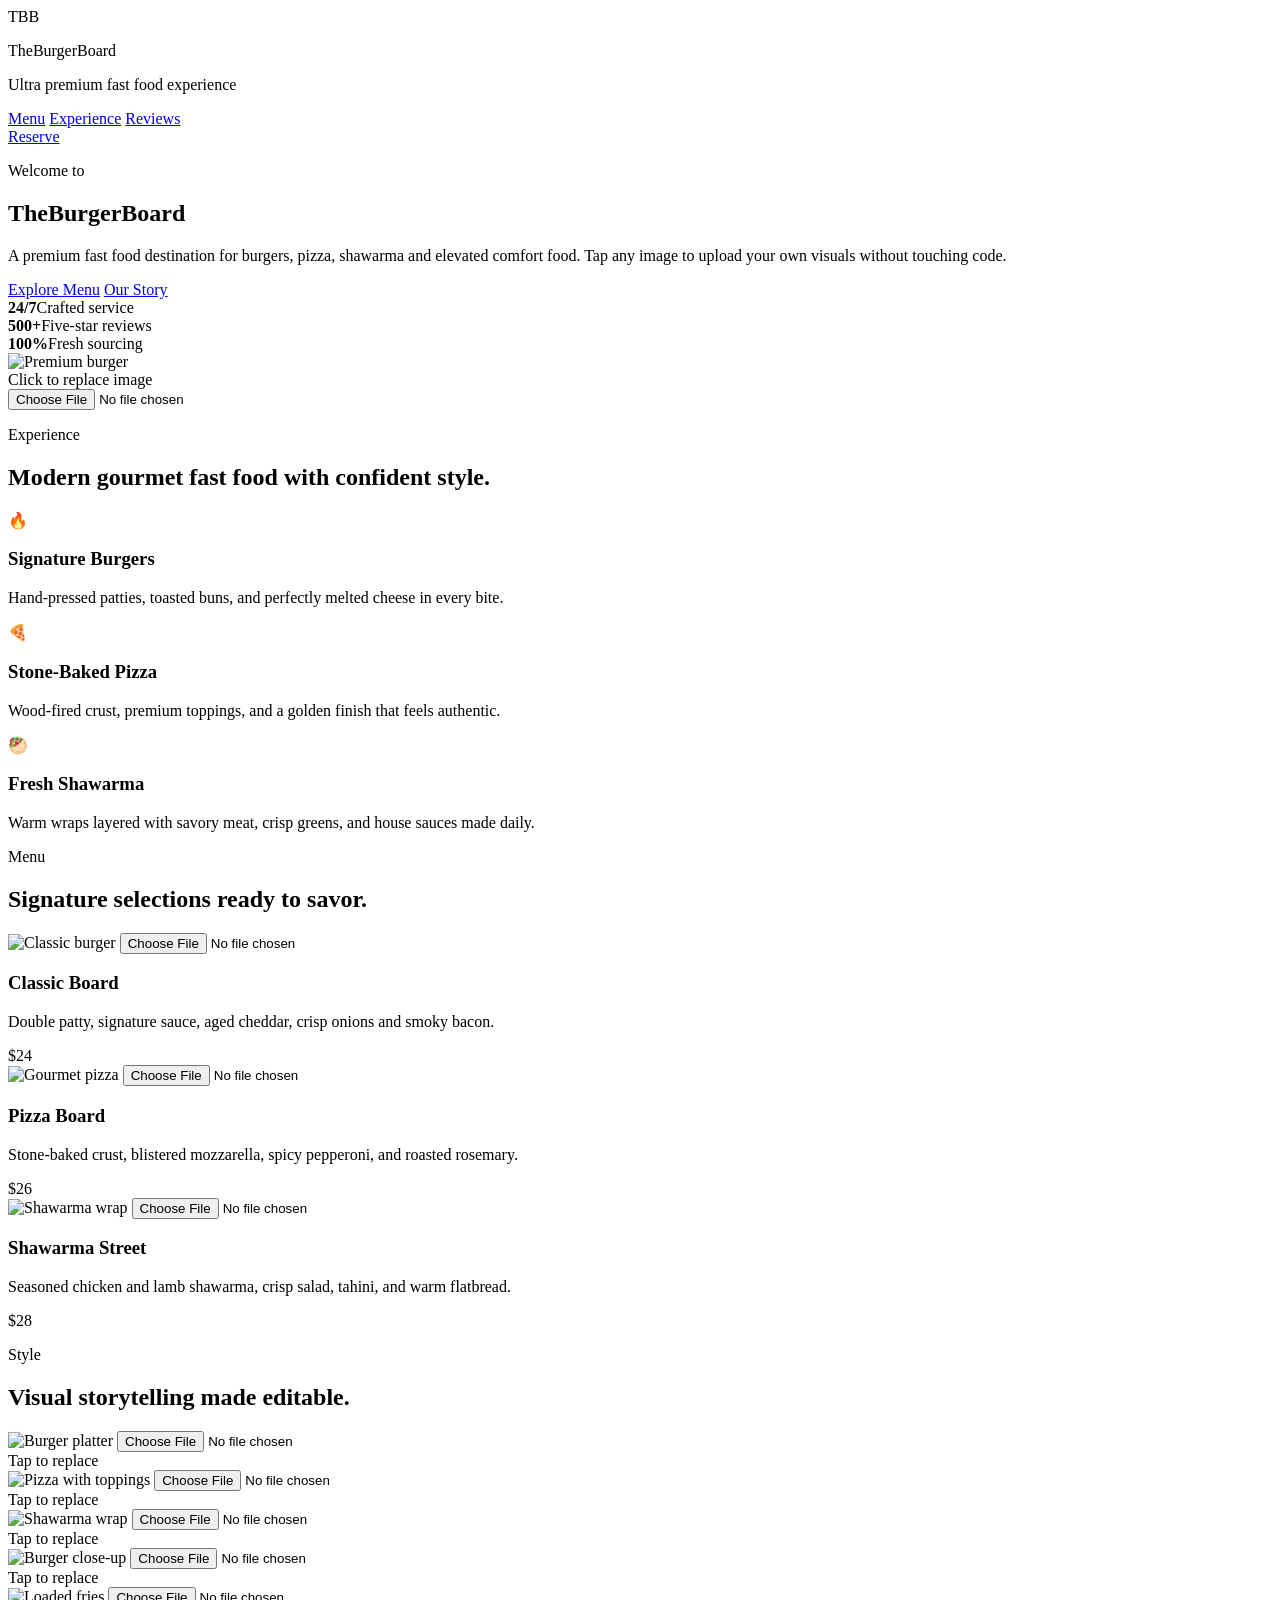
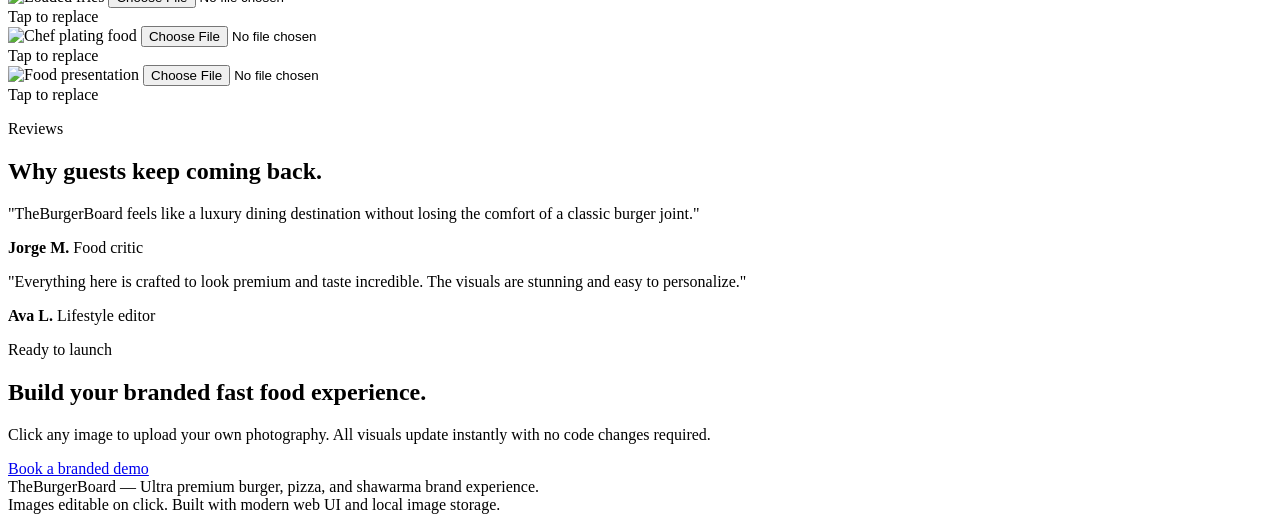
==== index.html @ 523421bc "Add files via upload" ====
<!DOCTYPE html>
<html lang="en">
<head>
  <meta charset="UTF-8" />
  <meta name="viewport" content="width=device-width, initial-scale=1.0" />
  <title>TheBurgerBoard | Ultra Premium</title>
  <link rel="preconnect" href="https://fonts.googleapis.com" />
  <link rel="preconnect" href="https://fonts.gstatic.com" crossorigin />
  <link href="https://fonts.googleapis.com/css2?family=Inter:wght@400;500;600;700;800&display=swap" rel="stylesheet" />
  <link rel="stylesheet" href="styles.css" />
</head>
<body>
  <div class="page-shell">
    <header class="topbar">
      <div class="brand">
        <div class="brand-mark">TBB</div>
        <div>
          <p class="eyebrow">TheBurgerBoard</p>
          <p class="tag">Ultra premium fast food experience</p>
        </div>
      </div>
      <nav class="nav-links">
        <a href="#menu">Menu</a>
        <a href="#experience">Experience</a>
        <a href="#testimonials">Reviews</a>
      </nav>
      <a class="button button-primary" href="#reserve">Reserve</a>
    </header>

    <main>
      <section class="hero split" id="home">
        <div class="hero-copy">
          <p class="eyebrow">Welcome to</p>
          <h1>TheBurgerBoard</h1>
          <p class="hero-text">A premium fast food destination for burgers, pizza, shawarma and elevated comfort food. Tap any image to upload your own visuals without touching code.</p>
          <div class="hero-actions">
            <a class="button button-primary" href="#menu">Explore Menu</a>
            <a class="button button-secondary" href="#experience">Our Story</a>
          </div>
          <div class="hero-stats">
            <div><strong>24/7</strong><span>Crafted service</span></div>
            <div><strong>500+</strong><span>Five-star reviews</span></div>
            <div><strong>100%</strong><span>Fresh sourcing</span></div>
          </div>
        </div>
        <div class="hero-visual image-uploader" data-image-key="hero-visual">
          <img class="editable-image" src="https://images.unsplash.com/photo-1550547660-d9450f859349?auto=format&fit=crop&w=900&q=80" alt="Premium burger" />
          <div class="image-label">Click to replace image</div>
          <input class="image-input" type="file" accept="image/*" />
        </div>
      </section>

      <section class="section section-feature" id="experience">
        <div class="section-heading">
          <p class="eyebrow">Experience</p>
          <h2>Modern gourmet fast food with confident style.</h2>
        </div>
        <div class="feature-grid">
          <article class="feature-card">
            <div class="feature-icon">🔥</div>
            <h3>Signature Burgers</h3>
            <p>Hand-pressed patties, toasted buns, and perfectly melted cheese in every bite.</p>
          </article>
          <article class="feature-card">
            <div class="feature-icon">🍕</div>
            <h3>Stone-Baked Pizza</h3>
            <p>Wood-fired crust, premium toppings, and a golden finish that feels authentic.</p>
          </article>
          <article class="feature-card">
            <div class="feature-icon">🥙</div>
            <h3>Fresh Shawarma</h3>
            <p>Warm wraps layered with savory meat, crisp greens, and house sauces made daily.</p>
      </section>

      <section class="section section-menu" id="menu">
        <div class="section-heading">
          <p class="eyebrow">Menu</p>
          <h2>Signature selections ready to savor.</h2>
        </div>
        <div class="menu-grid">
          <article class="menu-card image-uploader" data-image-key="menu-1">
            <img class="editable-image" src="https://images.unsplash.com/photo-1568901346375-23c9450c58cd?auto=format&fit=crop&w=700&q=80" alt="Classic burger" />
            <input class="image-input" type="file" accept="image/*" />
            <div class="menu-copy">
              <h3>Classic Board</h3>
              <p>Double patty, signature sauce, aged cheddar, crisp onions and smoky bacon.</p>
              <span>$24</span>
            </div>
          </article>

          <article class="menu-card image-uploader" data-image-key="menu-2">
            <img class="editable-image" src="https://images.unsplash.com/photo-1542281286-9e0a16bb7366?auto=format&fit=crop&w=700&q=80" alt="Gourmet pizza" />
            <input class="image-input" type="file" accept="image/*" />
            <div class="menu-copy">
              <h3>Pizza Board</h3>
              <p>Stone-baked crust, blistered mozzarella, spicy pepperoni, and roasted rosemary.</p>
              <span>$26</span>
            </div>
          </article>

          <article class="menu-card image-uploader" data-image-key="menu-3">
            <img class="editable-image" src="https://images.unsplash.com/photo-1490645935967-10de6ba17061?auto=format&fit=crop&w=700&q=80" alt="Shawarma wrap" />
            <input class="image-input" type="file" accept="image/*" />
            <div class="menu-copy">
              <h3>Shawarma Street</h3>
              <p>Seasoned chicken and lamb shawarma, crisp salad, tahini, and warm flatbread.</p>
              <span>$28</span>
            </div>
          </article>
        </div>
      </section>

      <section class="section section-gallery">
        <div class="section-heading">
          <p class="eyebrow">Style</p>
          <h2>Visual storytelling made editable.</h2>
        </div>
        <div class="gallery-grid">
          <article class="gallery-tile image-uploader" data-image-key="gallery-1">
            <img class="editable-image" src="https://images.unsplash.com/photo-1543332164-3a55aa352b8c?auto=format&fit=crop&w=900&q=80" alt="Burger platter" />
            <input class="image-input" type="file" accept="image/*" />
            <div class="tile-label">Tap to replace</div>
          </article>
          <article class="gallery-tile image-uploader" data-image-key="gallery-2">
            <img class="editable-image" src="https://images.unsplash.com/photo-1548365328-5b332fcf8b6d?auto=format&fit=crop&w=900&q=80" alt="Pizza with toppings" />
            <input class="image-input" type="file" accept="image/*" />
            <div class="tile-label">Tap to replace</div>
          </article>
          <article class="gallery-tile image-uploader" data-image-key="gallery-3">
            <img class="editable-image" src="https://images.unsplash.com/photo-1490645935967-10de6ba17061?auto=format&fit=crop&w=900&q=80" alt="Shawarma wrap" />
            <input class="image-input" type="file" accept="image/*" />
            <div class="tile-label">Tap to replace</div>
          </article>
          <article class="gallery-tile image-uploader" data-image-key="gallery-4">
            <img class="editable-image" src="https://images.unsplash.com/photo-1550547660-d9450f859349?auto=format&fit=crop&w=900&q=80" alt="Burger close-up" />
            <input class="image-input" type="file" accept="image/*" />
            <div class="tile-label">Tap to replace</div>
          </article>
          <article class="gallery-tile image-uploader" data-image-key="gallery-5">
            <img class="editable-image" src="https://images.unsplash.com/photo-1565299624946-b28f40a0ae38?auto=format&fit=crop&w=900&q=80" alt="Loaded fries" />
            <input class="image-input" type="file" accept="image/*" />
            <div class="tile-label">Tap to replace</div>
          </article>
          <article class="gallery-tile image-uploader" data-image-key="gallery-6">
            <img class="editable-image" src="https://images.unsplash.com/photo-1601924638867-3ec8c2f0b11c?auto=format&fit=crop&w=900&q=80" alt="Chef plating food" />
            <input class="image-input" type="file" accept="image/*" />
            <div class="tile-label">Tap to replace</div>
          </article>
          <article class="gallery-tile image-uploader" data-image-key="gallery-7">
            <img class="editable-image" src="https://images.unsplash.com/photo-1517248135467-4c7edcad34c4?auto=format&fit=crop&w=900&q=80" alt="Food presentation" />
            <input class="image-input" type="file" accept="image/*" />
            <div class="tile-label">Tap to replace</div>
          </article>
        </div>
      </section>

      <section class="section section-testimonials" id="testimonials">
        <div class="section-heading">
          <p class="eyebrow">Reviews</p>
          <h2>Why guests keep coming back.</h2>
        </div>
        <div class="testimonials-grid">
          <article class="testimonial-card">
            <p>"TheBurgerBoard feels like a luxury dining destination without losing the comfort of a classic burger joint."</p>
            <div class="testimonial-author">
              <strong>Jorge M.</strong>
              <span>Food critic</span>
            </div>
          </article>
          <article class="testimonial-card">
            <p>"Everything here is crafted to look premium and taste incredible. The visuals are stunning and easy to personalize."</p>
            <div class="testimonial-author">
              <strong>Ava L.</strong>
              <span>Lifestyle editor</span>
            </div>
          </article>
        </div>
      </section>

      <section class="section cta-section" id="reserve">
        <div class="cta-shell">
          <div>
            <p class="eyebrow">Ready to launch</p>
            <h2>Build your branded fast food experience.</h2>
            <p>Click any image to upload your own photography. All visuals update instantly with no code changes required.</p>
          </div>
          <a class="button button-primary" href="mailto:hello@theburgerboard.com">Book a branded demo</a>
        </div>
      </section>
    </main>

    <footer class="footer">
      <div>TheBurgerBoard — Ultra premium burger, pizza, and shawarma brand experience.</div>
      <div>Images editable on click. Built with modern web UI and local image storage.</div>
    </footer>
  </div>
  <script src="script.js"></script>
</body>
</html>
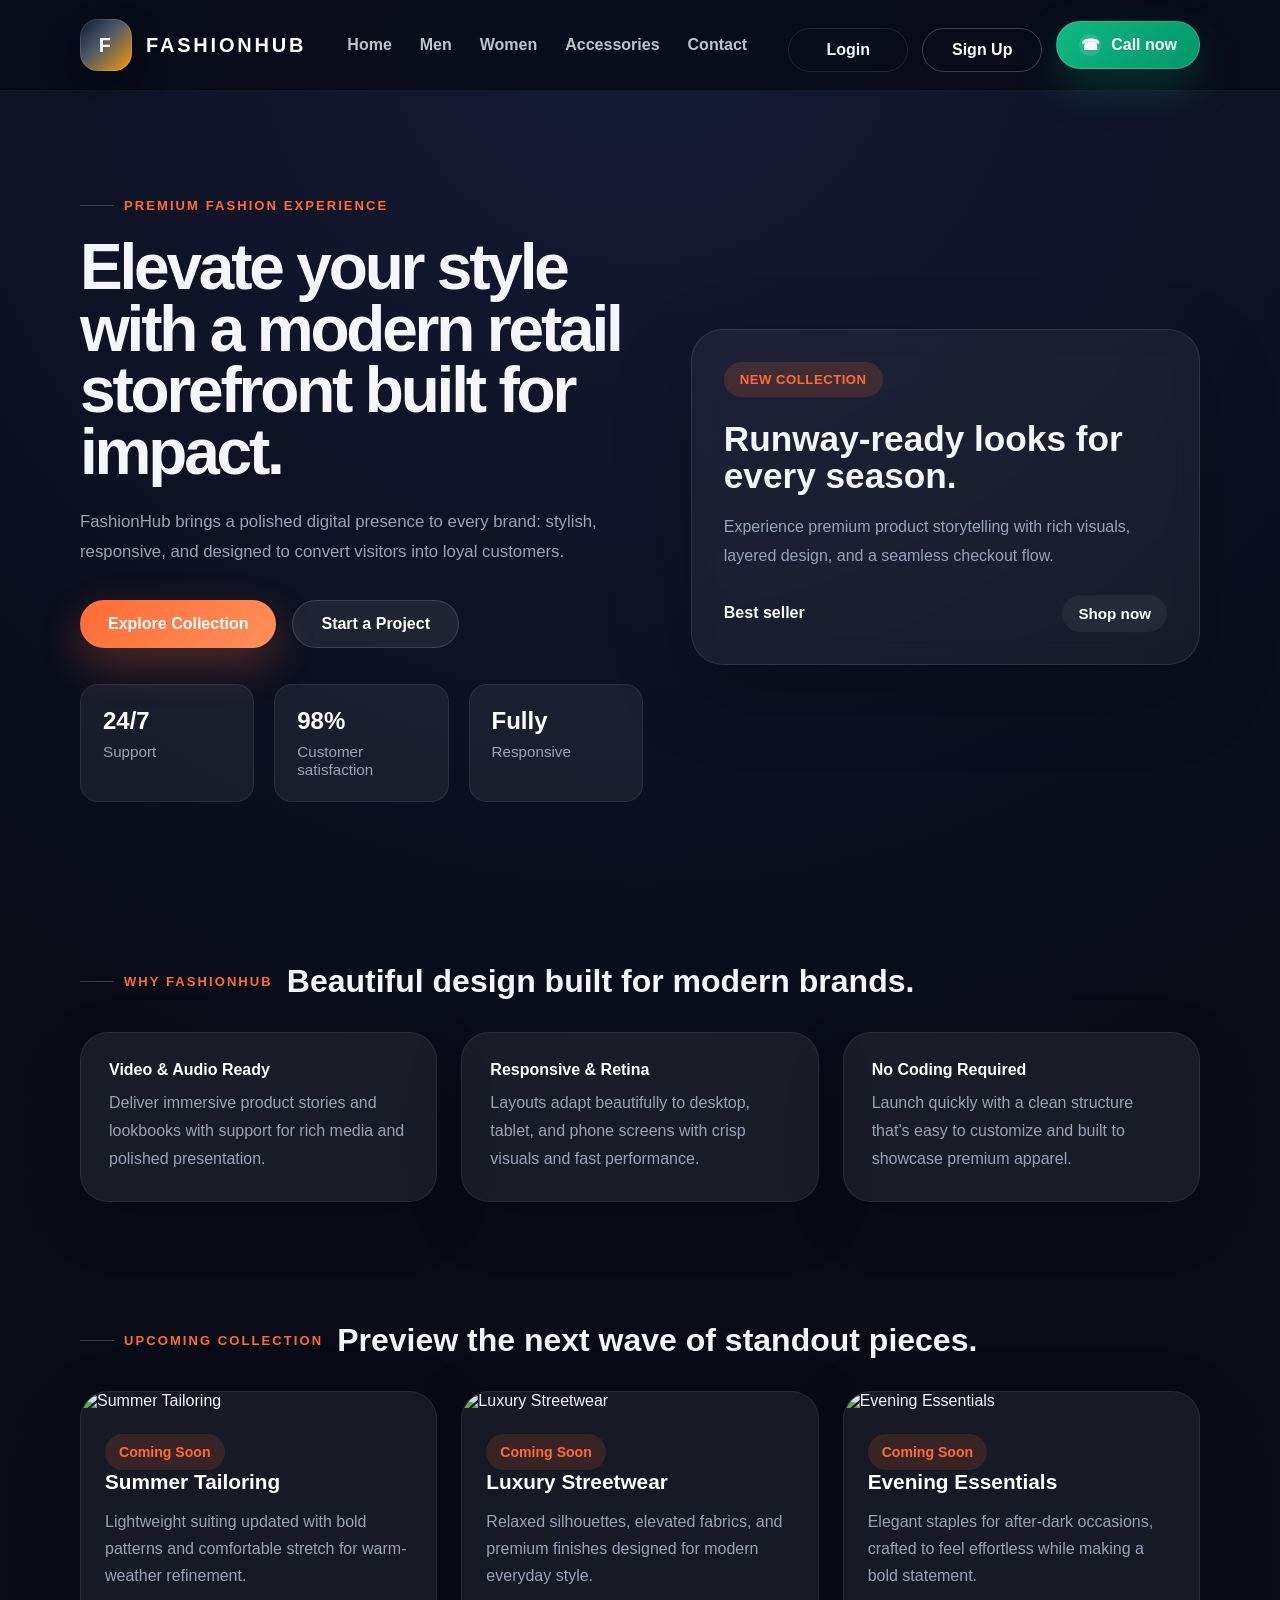
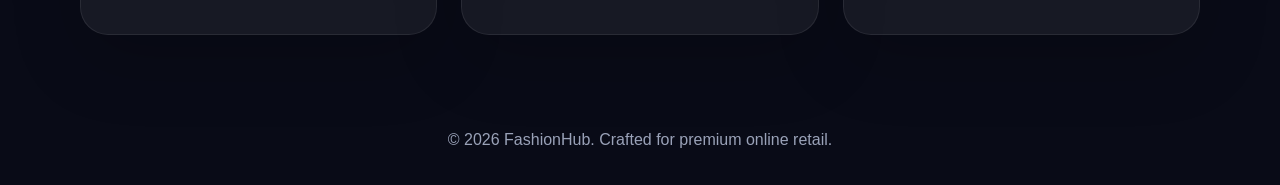
==== commit af19c660: "Add files via upload" ====
--- a/index.html
+++ b/index.html
@@ -1,199 +1,334 @@
 <!DOCTYPE html>
 <html lang="en">
 <head>
-  <meta charset="UTF-8" />
-  <meta name="viewport" content="width=device-width, initial-scale=1.0" />
-  <title>TheBurgerBoard | Ultra Premium</title>
-  <link rel="preconnect" href="https://fonts.googleapis.com" />
-  <link rel="preconnect" href="https://fonts.gstatic.com" crossorigin />
-  <link href="https://fonts.googleapis.com/css2?family=Inter:wght@400;500;600;700;800&display=swap" rel="stylesheet" />
-  <link rel="stylesheet" href="styles.css" />
+    <meta charset="UTF-8">
+    <meta name="viewport" content="width=device-width, initial-scale=1.0">
+    <title>FashionHub - Premium Clothing</title>
+    <style>
+        :root {
+            --bg: #090b17;
+            --panel: rgba(255,255,255,0.08);
+            --text: #f4f6fb;
+            --muted: #9aa2b8;
+            --accent: #ff6b35;
+            --accent-strong: #ff8f5b;
+            --card: rgba(255,255,255,0.065);
+        }
+
+        * { box-sizing: border-box; }
+        body { font-family: 'Arial', sans-serif; margin: 0; padding: 0; background: radial-gradient(circle at top, #151b35 0%, #090b17 60%); color: var(--text); }
+        html { scroll-behavior: smooth; }
+
+        .container { width: min(1120px, calc(100% - 40px)); margin: 0 auto; }
+        .site-header { position: sticky; top: 0; z-index: 100; background: rgba(9,11,23,0.88); backdrop-filter: blur(14px); border-bottom: 1px solid rgba(255,255,255,0.05); }
+        .header-inner { display: flex; align-items: center; justify-content: space-between; gap: 20px; padding: 18px 0; }
+        .brand { display: inline-flex; align-items: center; gap: 14px; text-decoration: none; color: var(--text); }
+        .brand-mark { width: 52px; height: 52px; display: grid; place-items: center; border-radius: 18px; background: linear-gradient(135deg, #0f172a 0%, #475569 40%, #f59e0b 100%); color: #f8fafc; font-size: 20px; font-weight: 900; letter-spacing: 0.12em; text-transform: uppercase; box-shadow: 0 18px 36px rgba(0,0,0,0.32), inset 0 0 0 1px rgba(255,255,255,0.12); }
+        .brand-text { font-size: 20px; font-weight: 900; letter-spacing: 0.14em; text-transform: uppercase; color: #fff; text-shadow: 0 1px 2px rgba(0,0,0,0.22); }
+        .main-nav { display: flex; align-items: center; gap: 28px; }
+        .main-nav a { color: rgba(244,246,251,0.78); text-decoration: none; font-weight: 600; transition: color 0.2s ease; }
+        .main-nav a:hover { color: #ff8f8c; }
+        .header-actions { display: flex; align-items: center; gap: 14px; }
+        .header-actions button { min-width: 120px; padding: 12px 18px; border-radius: 999px; border: 1px solid rgba(255,255,255,0.1); font-weight: 700; background: transparent; color: var(--text); cursor: pointer; transition: transform 0.2s ease, background 0.2s ease; }
+        .header-actions button:hover { transform: translateY(-1px); background: rgba(255,255,255,0.08); }
+        .header-actions .btn-outline { color: #fff; border-color: rgba(255,255,255,0.22); }
+        .call-button { display: inline-flex; align-items: center; gap: 10px; padding: 12px 22px; border-radius: 999px; border: 1px solid rgba(255,255,255,0.16); background: linear-gradient(135deg, #10b981 0%, #059669 100%); color: #f8fafc; font-weight: 700; text-decoration: none; box-shadow: 0 18px 44px rgba(16, 185, 129, 0.22); transition: transform 0.2s ease, background 0.2s ease, box-shadow 0.2s ease;
+        }
+        .call-button:hover { transform: translateY(-2px); background: linear-gradient(135deg, #0f766e 0%, #047857 100%); box-shadow: 0 24px 56px rgba(16, 185, 129, 0.28); }
+        .call-icon { display: inline-flex; align-items: center; justify-content: center; width: 22px; height: 22px; border-radius: 50%; background: rgba(248,250,252,0.12); color: #f8fafc; font-size: 0.95rem; }
+
+        .hero { min-height: calc(100vh - 88px); display: grid; grid-template-columns: 1.05fr 0.95fr; align-items: center; gap: 48px; padding: 40px 0; }
+        .hero-copy { max-width: 620px; }
+        .eyebrow { display: inline-flex; align-items: center; gap: 10px; margin-bottom: 24px; font-size: 13px; font-weight: 700; letter-spacing: 0.16em; text-transform: uppercase; color: var(--accent); }
+        .eyebrow::before { content: ''; width: 34px; height: 1px; background: rgba(255,255,255,0.2); }
+        .hero-copy h1 { font-size: clamp(3rem, 5vw, 4.8rem); line-height: 0.96; margin: 0 0 24px; letter-spacing: -0.05em; }
+        .hero-copy h1 span { color: var(--accent); }
+        .hero-copy p { margin: 0 0 32px; max-width: 540px; color: var(--muted); font-size: 1.05rem; line-height: 1.8; }
+        .hero-actions { display: flex; flex-wrap: wrap; gap: 16px; margin-bottom: 36px; }
+        .btn-primary, .btn-secondary { display: inline-flex; align-items: center; justify-content: center; border-radius: 999px; padding: 14px 28px; font-weight: 700; text-decoration: none; transition: transform 0.2s ease, box-shadow 0.2s ease; }
+        .btn-primary { background: linear-gradient(135deg, #ff6b35, #ff8f5b); color: #fff; box-shadow: 0 16px 40px rgba(255,107,53,0.28); }
+        .btn-secondary { background: rgba(255,255,255,0.08); color: #fff; border: 1px solid rgba(255,255,255,0.14); }
+        .btn-primary:hover, .btn-secondary:hover { transform: translateY(-2px); }
+        .hero-stats { display: grid; grid-template-columns: repeat(3, minmax(0, 1fr)); gap: 20px; }
+        .stat { background: rgba(255,255,255,0.06); border: 1px solid rgba(255,255,255,0.08); border-radius: 18px; padding: 22px; }
+        .stat strong { display: block; font-size: 1.5rem; margin-bottom: 8px; color: #fff; }
+        .stat span { color: var(--muted); font-size: 0.95rem; }
+
+        .hero-visual { display: grid; place-items: center; }
+        .visual-card { width: 100%; max-width: 520px; background: rgba(255,255,255,0.05); border: 1px solid rgba(255,255,255,0.1); border-radius: 32px; padding: 32px; box-shadow: 0 28px 80px rgba(0,0,0,0.24); backdrop-filter: blur(14px); }
+        .visual-pill { display: inline-flex; padding: 10px 16px; border-radius: 999px; background: rgba(255,107,53,0.16); color: var(--accent); font-weight: 700; letter-spacing: 0.04em; text-transform: uppercase; margin-bottom: 24px; font-size: 0.82rem; }
+        .visual-card h2 { margin: 0 0 18px; font-size: 2.2rem; line-height: 1.05; }
+        .visual-card p { margin: 0 0 24px; color: var(--muted); line-height: 1.8; }
+        .visual-card .card-meta { display: flex; justify-content: space-between; align-items: center; gap: 16px; color: #fff; font-weight: 600; }
+        .visual-card .meta-tag { padding: 10px 16px; border-radius: 999px; background: rgba(255,255,255,0.06); font-size: 0.95rem; }
+
+        .features { padding: 60px 0; }
+        .features-grid { display: grid; grid-template-columns: repeat(3, minmax(0, 1fr)); gap: 24px; margin-top: 32px; }
+        .feature-card { background: var(--card); border: 1px solid rgba(255,255,255,0.08); border-radius: 28px; padding: 28px; box-shadow: 0 20px 60px rgba(0,0,0,0.16); }
+        .feature-card h3 { margin: 0 0 18px; font-size: 1.25rem; color: #fff; }
+        .feature-card p { margin: 0; color: var(--muted); line-height: 1.75; }
+        .feature-card strong { display: block; margin-bottom: 10px; color: #fff; }
+
+        .upcoming { padding: 60px 0; }
+        .upcoming-grid { display: grid; grid-template-columns: repeat(3, minmax(0, 1fr)); gap: 24px; margin-top: 32px; }
+        .upcoming-card { background: rgba(255,255,255,0.06); border: 1px solid rgba(255,255,255,0.08); border-radius: 28px; overflow: hidden; box-shadow: 0 24px 70px rgba(0,0,0,0.18); transition: transform 0.3s ease; }
+        .upcoming-card:hover { transform: translateY(-8px); }
+        .upcoming-image { width: 100%; aspect-ratio: 4 / 3; object-fit: cover; }
+        .editable-image { cursor: pointer; transition: opacity 0.3s ease; }
+        .editable-image:hover { opacity: 0.8; }
+        .upcoming-body { padding: 24px; }
+        .upcoming-body h3 { margin: 0 0 14px; color: #fff; font-size: 1.3rem; }
+        .upcoming-body p { margin: 0 0 20px; color: var(--muted); line-height: 1.7; }
+        .upcoming-badge { display: inline-flex; align-items: center; gap: 8px; padding: 10px 14px; border-radius: 999px; background: rgba(255,107,53,0.14); color: var(--accent); font-weight: 700; font-size: 0.88rem; }
+
+        .section-title { display: flex; align-items: center; gap: 14px; margin-bottom: 28px; }
+        .section-title .eyebrow { margin: 0; }
+        .section-title h2 { margin: 0; font-size: 2rem; }
+
+        footer { padding: 36px 0; color: var(--muted); text-align: center; background: transparent; }
+        footer p { margin: 0; }
+
+        .modal { display: none; position: fixed; z-index: 1; left: 0; top: 0; width: 100%; height: 100%; overflow: auto; background-color: rgba(0,0,0,0.55); animation: fadeIn 0.3s; }
+        .modal-content { background-color: #0d1130; margin: 10% auto; padding: 24px; border: 1px solid rgba(255,255,255,0.08); width: 90%; max-width: 420px; border-radius: 18px; box-shadow: 0 16px 48px rgba(0,0,0,0.28); }
+        .close { color: #aaa; float: right; font-size: 28px; font-weight: bold; }
+        .close:hover, .close:focus { color: #fff; text-decoration: none; cursor: pointer; }
+        form { display: flex; flex-direction: column; }
+        input { margin: 10px 0; padding: 14px 16px; border: 1px solid rgba(255,255,255,0.12); border-radius: 12px; font-size: 16px; background: rgba(255,255,255,0.05); color: #f4f6fb; }
+        input::placeholder { color: rgba(255,255,255,0.4); }
+        button { margin-top: 10px; padding: 14px 16px; background: linear-gradient(135deg, #ff6b35, #ff8f5b); color: #fff; border: none; border-radius: 12px; cursor: pointer; font-size: 16px; font-weight: 700; transition: transform 0.2s ease; }
+        button:hover { transform: translateY(-1px); }
+        @media (max-width: 960px) {
+            .hero { grid-template-columns: 1fr; min-height: auto; }
+            .hero-visual { order: -1; }
+            .hero-stats { grid-template-columns: 1fr; }
+            .features-grid { grid-template-columns: 1fr; }
+            .header-inner { flex-wrap: wrap; }
+            .main-nav { order: 3; width: 100%; justify-content: center; }
+            .header-actions { order: 2; width: 100%; justify-content: center; }
+        }
+        @media (max-width: 640px) {
+            .container { width: min(100%, calc(100% - 30px)); }
+            .hero-copy h1 { font-size: 2.8rem; }
+            .hero-actions { flex-direction: column; align-items: stretch; }
+            .calculator { max-width: 100%; }
+            .calculator .buttons { grid-template-columns: repeat(4, 1fr); }
+        }
+        @keyframes fadeIn { from { opacity: 0; } to { opacity: 1; } }
+    </style>
 </head>
 <body>
-  <div class="page-shell">
-    <header class="topbar">
-      <div class="brand">
-        <div class="brand-mark">TBB</div>
-        <div>
-          <p class="eyebrow">TheBurgerBoard</p>
-          <p class="tag">Ultra premium fast food experience</p>
+    <header class="site-header">
+        <div class="container header-inner">
+            <a class="brand" href="index.html">
+                <div class="brand-mark">F</div>
+                <div class="brand-text">FashionHub</div>
+            </a>
+            <nav class="main-nav">
+                <a href="index.html">Home</a>
+                <a href="men.html">Men</a>
+                <a href="women.html">Women</a>
+                <a href="accessories.html">Accessories</a>
+                <a href="contact.html">Contact</a>
+            </nav>
+            <div class="header-actions">
+                <button onclick="openModal('login')">Login</button>
+                <button class="btn-outline" onclick="openModal('signup')">Sign Up</button>
+                <a class="call-button" href="tel:+1234567890" aria-label="Call FashionHub">
+                    <span class="call-icon">☎</span>
+                    Call now
+                </a>
+            </div>
         </div>
-      </div>
-      <nav class="nav-links">
-        <a href="#menu">Menu</a>
-        <a href="#experience">Experience</a>
-        <a href="#testimonials">Reviews</a>
-      </nav>
-      <a class="button button-primary" href="#reserve">Reserve</a>
     </header>
 
-    <main>
-      <section class="hero split" id="home">
-        <div class="hero-copy">
-          <p class="eyebrow">Welcome to</p>
-          <h1>TheBurgerBoard</h1>
-          <p class="hero-text">A premium fast food destination for burgers, pizza, shawarma and elevated comfort food. Tap any image to upload your own visuals without touching code.</p>
-          <div class="hero-actions">
-            <a class="button button-primary" href="#menu">Explore Menu</a>
-            <a class="button button-secondary" href="#experience">Our Story</a>
-          </div>
-          <div class="hero-stats">
-            <div><strong>24/7</strong><span>Crafted service</span></div>
-            <div><strong>500+</strong><span>Five-star reviews</span></div>
-            <div><strong>100%</strong><span>Fresh sourcing</span></div>
-          </div>
+    <main class="container">
+        <section class="hero">
+            <div class="hero-copy">
+                <div class="eyebrow">Premium Fashion Experience</div>
+                <h1>Elevate your style with a modern retail storefront built for impact.</h1>
+                <p>FashionHub brings a polished digital presence to every brand: stylish, responsive, and designed to convert visitors into loyal customers.</p>
+                <div class="hero-actions">
+                    <a class="btn-primary" href="#featured">Explore Collection</a>
+                    <a class="btn-secondary" href="contact.html">Start a Project</a>
+                </div>
+                <div class="hero-stats">
+                    <div class="stat"><strong>24/7</strong><span>Support</span></div>
+                    <div class="stat"><strong>98%</strong><span>Customer satisfaction</span></div>
+                    <div class="stat"><strong>Fully</strong><span>Responsive</span></div>
+                </div>
+            </div>
+            <div class="hero-visual">
+                <div class="visual-card">
+                    <div class="visual-pill">New Collection</div>
+                    <h2>Runway-ready looks for every season.</h2>
+                    <p>Experience premium product storytelling with rich visuals, layered design, and a seamless checkout flow.</p>
+                    <div class="card-meta">
+                        <span>Best seller</span>
+                        <span class="meta-tag">Shop now</span>
+                    </div>
+                </div>
+            </div>
+        </section>
+
+        <section class="features section" id="featured">
+            <div class="section-title">
+                <div class="eyebrow">Why FashionHub</div>
+                <h2>Beautiful design built for modern brands.</h2>
+            </div>
+            <div class="features-grid">
+                <div class="feature-card">
+                    <strong>Video & Audio Ready</strong>
+                    <p>Deliver immersive product stories and lookbooks with support for rich media and polished presentation.</p>
+                </div>
+                <div class="feature-card">
+                    <strong>Responsive & Retina</strong>
+                    <p>Layouts adapt beautifully to desktop, tablet, and phone screens with crisp visuals and fast performance.</p>
+                </div>
+                <div class="feature-card">
+                    <strong>No Coding Required</strong>
+                    <p>Launch quickly with a clean structure that’s easy to customize and built to showcase premium apparel.</p>
+                </div>
+            </div>
+        </section>
+
+        <section class="upcoming section">
+            <div class="section-title">
+                <div class="eyebrow">Upcoming Collection</div>
+                <h2>Preview the next wave of standout pieces.</h2>
+            </div>
+            <div class="upcoming-grid">
+                <div class="upcoming-card editable-card">
+                    <img id="img1" class="upcoming-image editable-image" src="ima/16.jfif" alt="Summer Tailoring">
+                    <div class="upcoming-body">
+                        <div class="upcoming-badge">Coming Soon</div>
+                        <h3>Summer Tailoring</h3>
+                        <p>Lightweight suiting updated with bold patterns and comfortable stretch for warm-weather refinement.</p>
+                    </div>
+                </div>
+                <div class="upcoming-card editable-card">
+                    <img id="img2" class="upcoming-image editable-image" src="ima/17.jfif" alt="Luxury Streetwear">
+                    <div class="upcoming-body">
+                        <div class="upcoming-badge">Coming Soon</div>
+                        <h3>Luxury Streetwear</h3>
+                        <p>Relaxed silhouettes, elevated fabrics, and premium finishes designed for modern everyday style.</p>
+                    </div>
+                </div>
+                <div class="upcoming-card editable-card">
+                    <img id="img3" class="upcoming-image editable-image" src="ima/12.webp" alt="Evening Essentials">
+                    <div class="upcoming-body">
+                        <div class="upcoming-badge">Coming Soon</div>
+                        <h3>Evening Essentials</h3>
+                        <p>Elegant staples for after-dark occasions, crafted to feel effortless while making a bold statement.</p>
+                    </div>
+                </div>
+            </div>
+        </section>
+    </main>
+
+    <footer>
+        <p>&copy; 2026 FashionHub. Crafted for premium online retail.</p>
+    </footer>
+
+    <div id="loginModal" class="modal">
+        <div class="modal-content">
+            <span class="close" onclick="closeModal('login')">&times;</span>
+            <h2>Login</h2>
+            <form id="loginForm">
+                <input type="email" placeholder="Email" required>
+                <input type="password" placeholder="Password" required>
+                <button type="submit">Login</button>
+            </form>
         </div>
-        <div class="hero-visual image-uploader" data-image-key="hero-visual">
-          <img class="editable-image" src="https://images.unsplash.com/photo-1550547660-d9450f859349?auto=format&fit=crop&w=900&q=80" alt="Premium burger" />
-          <div class="image-label">Click to replace image</div>
-          <input class="image-input" type="file" accept="image/*" />
+    </div>
+    <div id="signupModal" class="modal">
+        <div class="modal-content">
+            <span class="close" onclick="closeModal('signup')">&times;</span>
+            <h2>Sign Up</h2>
+            <form id="signupForm">
+                <input type="text" placeholder="Full Name" required>
+                <input type="email" placeholder="Email" required>
+                <input type="password" placeholder="Password" required>
+                <input type="password" placeholder="Confirm Password" required>
+                <button type="submit">Sign Up</button>
+            </form>
         </div>
-      </section>
-
-      <section class="section section-feature" id="experience">
-        <div class="section-heading">
-          <p class="eyebrow">Experience</p>
-          <h2>Modern gourmet fast food with confident style.</h2>
-        </div>
-        <div class="feature-grid">
-          <article class="feature-card">
-            <div class="feature-icon">🔥</div>
-            <h3>Signature Burgers</h3>
-            <p>Hand-pressed patties, toasted buns, and perfectly melted cheese in every bite.</p>
-          </article>
-          <article class="feature-card">
-            <div class="feature-icon">🍕</div>
-            <h3>Stone-Baked Pizza</h3>
-            <p>Wood-fired crust, premium toppings, and a golden finish that feels authentic.</p>
-          </article>
-          <article class="feature-card">
-            <div class="feature-icon">🥙</div>
-            <h3>Fresh Shawarma</h3>
-            <p>Warm wraps layered with savory meat, crisp greens, and house sauces made daily.</p>
-      </section>
-
-      <section class="section section-menu" id="menu">
-        <div class="section-heading">
-          <p class="eyebrow">Menu</p>
-          <h2>Signature selections ready to savor.</h2>
-        </div>
-        <div class="menu-grid">
-          <article class="menu-card image-uploader" data-image-key="menu-1">
-            <img class="editable-image" src="https://images.unsplash.com/photo-1568901346375-23c9450c58cd?auto=format&fit=crop&w=700&q=80" alt="Classic burger" />
-            <input class="image-input" type="file" accept="image/*" />
-            <div class="menu-copy">
-              <h3>Classic Board</h3>
-              <p>Double patty, signature sauce, aged cheddar, crisp onions and smoky bacon.</p>
-              <span>$24</span>
-            </div>
-          </article>
-
-          <article class="menu-card image-uploader" data-image-key="menu-2">
-            <img class="editable-image" src="https://images.unsplash.com/photo-1542281286-9e0a16bb7366?auto=format&fit=crop&w=700&q=80" alt="Gourmet pizza" />
-            <input class="image-input" type="file" accept="image/*" />
-            <div class="menu-copy">
-              <h3>Pizza Board</h3>
-              <p>Stone-baked crust, blistered mozzarella, spicy pepperoni, and roasted rosemary.</p>
-              <span>$26</span>
-            </div>
-          </article>
-
-          <article class="menu-card image-uploader" data-image-key="menu-3">
-            <img class="editable-image" src="https://images.unsplash.com/photo-1490645935967-10de6ba17061?auto=format&fit=crop&w=700&q=80" alt="Shawarma wrap" />
-            <input class="image-input" type="file" accept="image/*" />
-            <div class="menu-copy">
-              <h3>Shawarma Street</h3>
-              <p>Seasoned chicken and lamb shawarma, crisp salad, tahini, and warm flatbread.</p>
-              <span>$28</span>
-            </div>
-          </article>
-        </div>
-      </section>
-
-      <section class="section section-gallery">
-        <div class="section-heading">
-          <p class="eyebrow">Style</p>
-          <h2>Visual storytelling made editable.</h2>
-        </div>
-        <div class="gallery-grid">
-          <article class="gallery-tile image-uploader" data-image-key="gallery-1">
-            <img class="editable-image" src="https://images.unsplash.com/photo-1543332164-3a55aa352b8c?auto=format&fit=crop&w=900&q=80" alt="Burger platter" />
-            <input class="image-input" type="file" accept="image/*" />
-            <div class="tile-label">Tap to replace</div>
-          </article>
-          <article class="gallery-tile image-uploader" data-image-key="gallery-2">
-            <img class="editable-image" src="https://images.unsplash.com/photo-1548365328-5b332fcf8b6d?auto=format&fit=crop&w=900&q=80" alt="Pizza with toppings" />
-            <input class="image-input" type="file" accept="image/*" />
-            <div class="tile-label">Tap to replace</div>
-          </article>
-          <article class="gallery-tile image-uploader" data-image-key="gallery-3">
-            <img class="editable-image" src="https://images.unsplash.com/photo-1490645935967-10de6ba17061?auto=format&fit=crop&w=900&q=80" alt="Shawarma wrap" />
-            <input class="image-input" type="file" accept="image/*" />
-            <div class="tile-label">Tap to replace</div>
-          </article>
-          <article class="gallery-tile image-uploader" data-image-key="gallery-4">
-            <img class="editable-image" src="https://images.unsplash.com/photo-1550547660-d9450f859349?auto=format&fit=crop&w=900&q=80" alt="Burger close-up" />
-            <input class="image-input" type="file" accept="image/*" />
-            <div class="tile-label">Tap to replace</div>
-          </article>
-          <article class="gallery-tile image-uploader" data-image-key="gallery-5">
-            <img class="editable-image" src="https://images.unsplash.com/photo-1565299624946-b28f40a0ae38?auto=format&fit=crop&w=900&q=80" alt="Loaded fries" />
-            <input class="image-input" type="file" accept="image/*" />
-            <div class="tile-label">Tap to replace</div>
-          </article>
-          <article class="gallery-tile image-uploader" data-image-key="gallery-6">
-            <img class="editable-image" src="https://images.unsplash.com/photo-1601924638867-3ec8c2f0b11c?auto=format&fit=crop&w=900&q=80" alt="Chef plating food" />
-            <input class="image-input" type="file" accept="image/*" />
-            <div class="tile-label">Tap to replace</div>
-          </article>
-          <article class="gallery-tile image-uploader" data-image-key="gallery-7">
-            <img class="editable-image" src="https://images.unsplash.com/photo-1517248135467-4c7edcad34c4?auto=format&fit=crop&w=900&q=80" alt="Food presentation" />
-            <input class="image-input" type="file" accept="image/*" />
-            <div class="tile-label">Tap to replace</div>
-          </article>
-        </div>
-      </section>
-
-      <section class="section section-testimonials" id="testimonials">
-        <div class="section-heading">
-          <p class="eyebrow">Reviews</p>
-          <h2>Why guests keep coming back.</h2>
-        </div>
-        <div class="testimonials-grid">
-          <article class="testimonial-card">
-            <p>"TheBurgerBoard feels like a luxury dining destination without losing the comfort of a classic burger joint."</p>
-            <div class="testimonial-author">
-              <strong>Jorge M.</strong>
-              <span>Food critic</span>
-            </div>
-          </article>
-          <article class="testimonial-card">
-            <p>"Everything here is crafted to look premium and taste incredible. The visuals are stunning and easy to personalize."</p>
-            <div class="testimonial-author">
-              <strong>Ava L.</strong>
-              <span>Lifestyle editor</span>
-            </div>
-          </article>
-        </div>
-      </section>
-
-      <section class="section cta-section" id="reserve">
-        <div class="cta-shell">
-          <div>
-            <p class="eyebrow">Ready to launch</p>
-            <h2>Build your branded fast food experience.</h2>
-            <p>Click any image to upload your own photography. All visuals update instantly with no code changes required.</p>
-          </div>
-          <a class="button button-primary" href="mailto:hello@theburgerboard.com">Book a branded demo</a>
-        </div>
-      </section>
-    </main>
-
-    <footer class="footer">
-      <div>TheBurgerBoard — Ultra premium burger, pizza, and shawarma brand experience.</div>
-      <div>Images editable on click. Built with modern web UI and local image storage.</div>
-    </footer>
-  </div>
-  <script src="script.js"></script>
+    </div>
+    <input type="file" id="imageInput" accept="image/*" style="display:none;">
+    <script>
+        function openModal(type) {
+            document.getElementById(type + 'Modal').style.display = 'block';
+        }
+        function closeModal(type) {
+            document.getElementById(type + 'Modal').style.display = 'none';
+        }
+        window.onclick = function(event) {
+            if (event.target.className === 'modal') {
+                event.target.style.display = 'none';
+            }
+        }
+        document.getElementById('loginForm').addEventListener('submit', function(e) {
+            e.preventDefault();
+            alert('Login successful!');
+            closeModal('login');
+        });
+        document.getElementById('signupForm').addEventListener('submit', function(e) {
+            e.preventDefault();
+            alert('Sign up successful!');
+            closeModal('signup');
+        });
+
+        // Image upload functionality with authentication
+        const imageInput = document.getElementById('imageInput');
+        let currentTargetImg = null;
+
+        function requestImagePassword() {
+            const password = prompt('Enter owner password to edit images:');
+            if (password !== '112234') {
+                alert('Incorrect password.');
+                return false;
+            }
+            return true;
+        }
+
+        document.addEventListener('click', function(e) {
+            if (e.target.classList.contains('editable-image') || e.target.closest('.editable-card')) {
+                if (!requestImagePassword()) return;
+                let card = e.target.closest('.editable-card');
+                let img = card ? card.querySelector('img') : e.target;
+                if (!img) {
+                    img = document.createElement('img');
+                    img.className = 'upcoming-image editable-image';
+                    img.alt = 'New Image';
+                    img.id = 'img' + (document.querySelectorAll('.upcoming-card img').length + 1);
+                    card.insertBefore(img, card.querySelector('.upcoming-body'));
+                }
+                currentTargetImg = img;
+                imageInput.click();
+            }
+        });
+
+        imageInput.addEventListener('change', function(e) {
+            const file = e.target.files[0];
+            if (file && currentTargetImg) {
+                const reader = new FileReader();
+                reader.onload = function(event) {
+                    const dataURL = event.target.result;
+                    currentTargetImg.src = dataURL;
+                    localStorage.setItem(currentTargetImg.id, dataURL);
+                };
+                reader.readAsDataURL(file);
+            }
+        });
+
+        // Load images from localStorage on page load
+        window.addEventListener('load', function() {
+            document.querySelectorAll('.editable-image').forEach(img => {
+                const stored = localStorage.getItem(img.id);
+                if (stored) {
+                    img.src = stored;
+                }
+            });
+        });
+    </script>
 </body>
-</html>
+</html>
